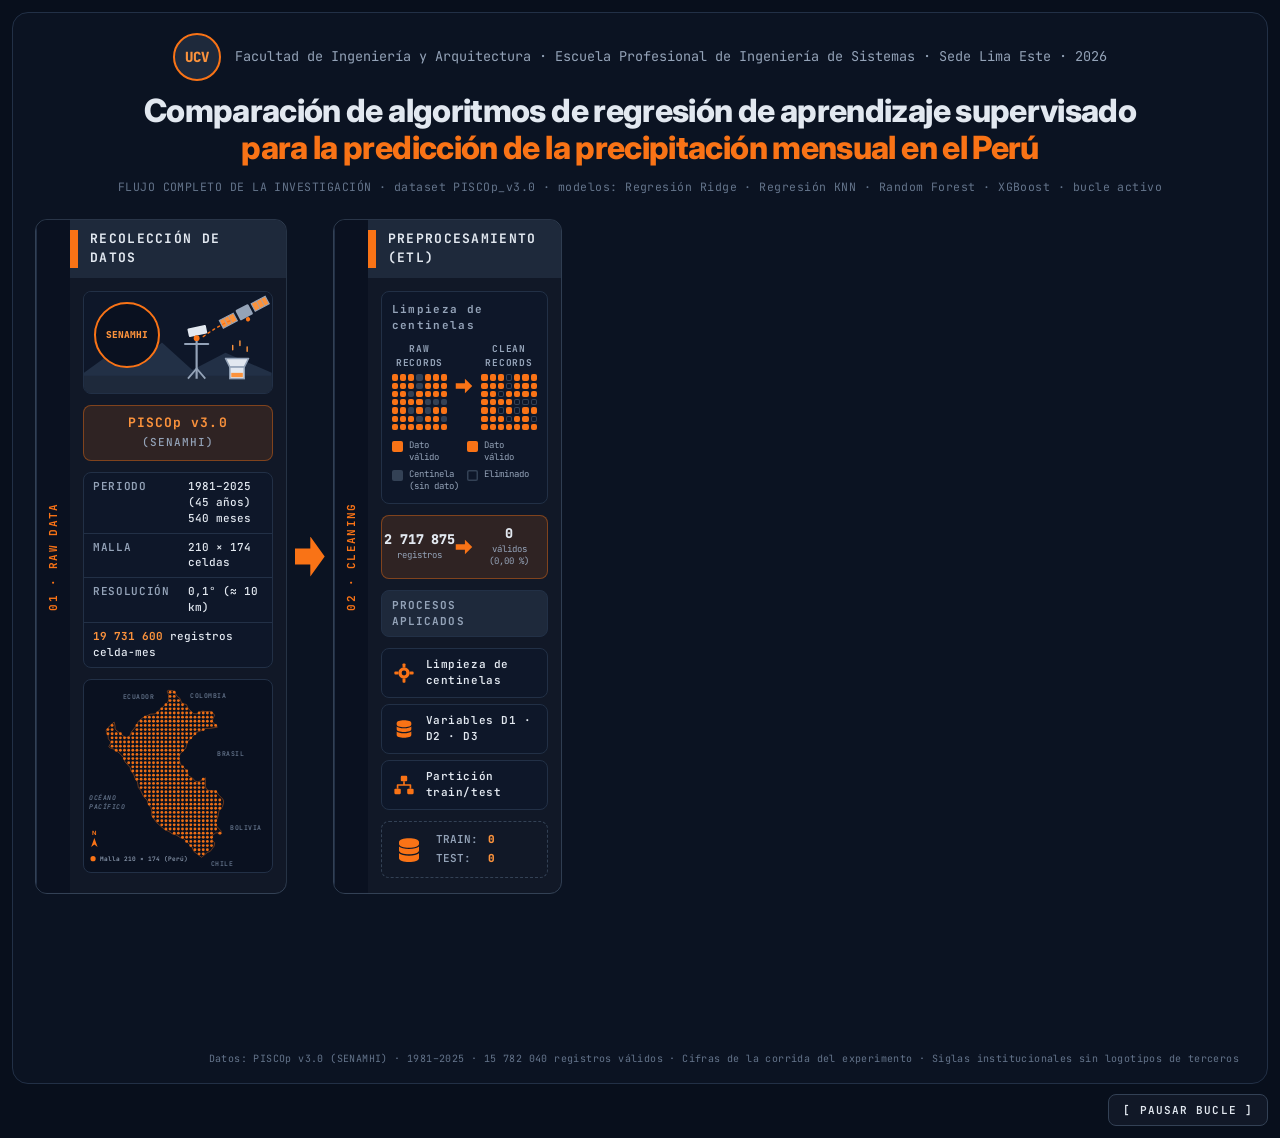
==== docs/flow.html @ 47594858 "OS prototype: texto sin estilo terminal, ganador Regresión Ridge (48,29 · 74,23 · 0,80), asesor Mg. " ====
<!DOCTYPE html>
<html lang="es">
<head>
<meta charset="utf-8">
<meta name="viewport" content="width=device-width, initial-scale=1, viewport-fit=cover">
<title>SYSTEM FLOW MAP · PRECIPITACIÓN PERÚ OS</title>
<link rel="preconnect" href="https://fonts.googleapis.com">
<link rel="preconnect" href="https://fonts.gstatic.com" crossorigin>
<link href="https://fonts.googleapis.com/css2?family=Inter:wght@400;500;600;700;800&family=JetBrains+Mono:wght@400;500;600;700&display=swap" rel="stylesheet">
<style>
:root{
  --bg:#080F1C; --panel:#111827; --panel-2:#1E293B; --panel-3:#0B1322;
  --text:#E2E8F0; --text-2:#94A3B8; --text-3:#64748B;
  --accent:#F97316; --accent-2:#FB923C; --accent-soft:rgba(249,115,22,.13);
  --ok:#22C55E; --ok-soft:rgba(34,197,94,.13);
  --line:#223046; --line-2:#334155;
  --mono:'JetBrains Mono','IBM Plex Mono',monospace;
  --sans:'Inter','Segoe UI',system-ui,sans-serif;
}
*,*::before,*::after{box-sizing:border-box}
body{
  margin:0;background:var(--bg);color:var(--text);
  font-family:var(--sans);font-size:14px;line-height:1.45;
}
.wrap{padding:12px}
svg{display:block;width:100%;height:auto}
canvas{display:block;width:100%}
.count{font-family:var(--mono);font-variant-numeric:tabular-nums}

/* ───────── TARJETA PRINCIPAL ───────── */
.poster{
  max-width:1560px;margin:0 auto;background:var(--panel-3);
  border:1px solid var(--line);border-radius:16px;overflow:hidden;
}

/* cabecera */
.head{padding:20px 30px 6px;text-align:center}
.inst{display:flex;align-items:center;justify-content:center;gap:14px;font-size:13.5px;color:var(--text-2);font-family:var(--mono)}
.logo{
  flex:none;width:48px;height:48px;border-radius:50%;background:var(--panel-2);color:var(--accent-2);
  display:grid;place-items:center;font-weight:800;font-size:14px;font-family:var(--mono);
  border:2px solid var(--accent);
}
.head h1{margin:12px 0 0;font-size:clamp(20px,4.6vw,32px);line-height:1.15;font-weight:800;letter-spacing:-.02em}
.head h1 span{display:block}
.head h1 .o{color:var(--accent)}
.term-line{margin-top:12px;font-family:var(--mono);font-size:11.5px;color:var(--text-3);letter-spacing:.04em}
.term-line .p{color:var(--ok)}
.term-line .acc{color:var(--accent-2)}

/* ───────── FLUJO DE ZONAS ───────── */
.flow{
  display:grid;
  grid-template-columns:1.12fr 30px 1.02fr 30px 1.45fr 30px 1.18fr;
  column-gap:8px;row-gap:12px;padding:18px 22px 12px;align-items:stretch;
}
.flow>.zone-e{grid-column:1/-1}

/* zonas tipo ventana de terminal */
.zone{
  position:relative;display:grid;grid-template-columns:34px minmax(0,1fr);
  background:var(--panel);border:1px solid var(--line-2);border-radius:12px;overflow:hidden;
  opacity:0;clip-path:inset(0 100% 0 0);
  transition:opacity .6s ease,clip-path 1s cubic-bezier(.4,0,.2,1);
}
.zone.on{opacity:1;clip-path:inset(0 0 0 0)}
.band{
  background:#0A1120;color:var(--accent);display:flex;align-items:center;justify-content:center;
  writing-mode:vertical-rl;transform:rotate(180deg);
  font-family:var(--mono);font-size:11px;font-weight:700;letter-spacing:.12em;padding:12px 0;
  border-right:1px solid var(--line);
}
.main{display:flex;flex-direction:column;min-width:0}
.zhead{
  margin:0;display:flex;align-items:center;gap:0;background:var(--panel-2);color:var(--text);
  font-family:var(--mono);font-size:13px;font-weight:700;letter-spacing:.1em;padding:10px 12px 10px 0;
}
.zhead::before{content:"";align-self:stretch;width:8px;background:var(--accent);margin-right:12px;flex:none}
.zbody{display:flex;flex-direction:column;gap:11px;padding:13px 13px 15px;flex:1;min-height:0}
.panel{background:#0E1729;border:1px solid var(--line);border-radius:8px;padding:10px}
.panel h3{margin:0 0 8px;font-family:var(--mono);font-size:11px;font-weight:700;letter-spacing:.12em;color:var(--text-2)}
.panel h3 small{font-weight:500;font-size:9.5px;color:var(--text-3);letter-spacing:.04em;margin-left:6px}
.strip{background:var(--panel-2);border:1px solid var(--line);border-radius:8px;padding:7px 10px;font-family:var(--mono);font-size:11px;font-weight:700;letter-spacing:.1em;color:var(--text-2)}

/* flechas con datos fluyendo */
.arrow{align-self:center;justify-self:center;width:30px;height:40px;display:grid;place-items:center;opacity:0;transition:opacity .6s ease}
.arrow.on{opacity:1}
.arrow .shape{
  position:relative;display:block;width:30px;height:40px;background:var(--accent);overflow:hidden;
  clip-path:polygon(0 30%,52% 30%,52% 0,100% 50%,52% 100%,52% 70%,0 70%);
}
.arrow .dot{
  position:absolute;top:50%;left:-8px;width:6px;height:6px;margin-top:-3px;border-radius:50%;
  background:#0A1120;animation:flow 1.5s linear infinite;
}
.arrow .dot:nth-child(2){animation-delay:.5s}
.arrow .dot:nth-child(3){animation-delay:1s}
@keyframes flow{from{transform:translateX(0)}to{transform:translateX(40px)}}
.arrow.down{display:none;grid-column:7}

/* ───────── ZONA A ───────── */
.photo{position:relative;border-radius:8px;overflow:hidden;border:1px solid var(--line)}
.logo-sen{
  position:absolute;left:10px;top:10px;width:66px;height:66px;border-radius:50%;background:#0A1120;
  border:2px solid var(--accent);color:var(--accent-2);display:grid;place-items:center;
  font-family:var(--mono);font-size:9.5px;font-weight:800;
}
.signal{animation:dash 1.3s linear infinite}
@keyframes dash{to{stroke-dashoffset:-16}}
.srcbar{background:var(--accent-soft);border:1px solid rgba(249,115,22,.4);border-radius:8px;padding:8px 10px;text-align:center;font-family:var(--mono);font-size:13px;font-weight:700;letter-spacing:.08em;color:var(--accent-2)}
.srcbar span{font-weight:500;font-size:11px;color:var(--text-2)}
.kv{width:100%;border-collapse:separate;border-spacing:0;border:1px solid var(--line);border-radius:8px;overflow:hidden;font-family:var(--mono);font-size:11px;background:#0E1729}
.kv th,.kv td{padding:6px 9px;border-bottom:1px solid var(--line);text-align:left;vertical-align:top}
.kv th{font-weight:600;color:var(--text-2);width:38%;white-space:nowrap;letter-spacing:.06em}
.kv td{font-weight:500;color:var(--text)}
.kv tr:last-child td{border-bottom:0}
.kv .full b{color:var(--accent-2);font-weight:700}
.mapA{background:#0A1120;border:1px solid var(--line);border-radius:8px}
.gd{fill:var(--accent);opacity:0}
.zone.on .gd{opacity:.95;transition:opacity .45s ease var(--d)}
.maplab{font-family:var(--mono);font-size:10px;font-weight:600;letter-spacing:.08em;fill:var(--text-3)}
.mapleg{font-family:var(--mono);font-size:9.5px;fill:var(--text-2);font-weight:500}

/* ───────── ZONA B ───────── */
.cleanrow{display:grid;grid-template-columns:1fr 22px 1fr;gap:6px;align-items:center}
.cleanrow .lab{display:block;font-family:var(--mono);font-size:9.5px;font-weight:700;text-align:center;margin-bottom:5px;letter-spacing:.08em;color:var(--text-2)}
.g{display:grid;grid-template-columns:repeat(7,1fr);gap:2px}
.g .c{aspect-ratio:1;border-radius:2px;background:var(--accent)}
.zone.on .go .c.s{background:var(--line-2);transition:background .5s ease var(--d)}
.zone.on .gc .c.s{background:#0E1729;box-shadow:inset 0 0 0 1px var(--line-2);transition:background .5s ease var(--e),box-shadow .5s ease var(--e)}
.carrow{width:22px;height:22px}
.legrow{display:grid;grid-template-columns:1fr 1fr;gap:6px;margin-top:10px;font-family:var(--mono);font-size:9px;color:var(--text-2);line-height:1.3}
.legrow span{display:flex;align-items:flex-start;gap:6px}
.legrow i{flex:none;width:11px;height:11px;border-radius:2px;margin-top:1px}
.statbox{background:var(--accent-soft);border:1px solid rgba(249,115,22,.4);border-radius:8px;padding:10px;display:flex;align-items:center;justify-content:space-between;gap:6px}
.sb{display:flex;flex-direction:column;align-items:center;text-align:center;line-height:1.15;min-width:0;flex:1 1 0}
.sb b{font-family:var(--mono);font-size:clamp(10px,1.05vw,14px);font-weight:800;color:var(--text);white-space:nowrap;letter-spacing:-.01em}
.sb span{font-family:var(--mono);font-size:9px;color:var(--text-2);margin-top:3px;line-height:1.3;overflow-wrap:anywhere}
.sb span .nb{font-style:normal;white-space:nowrap}
.sarrow{flex:none;width:22px;height:22px}
.proc{display:flex;flex-direction:column;gap:6px}
.pr{display:flex;align-items:center;gap:11px;background:#0E1729;border:1px solid var(--line);border-radius:8px;padding:8px 11px;font-family:var(--mono);font-size:11px;font-weight:600;letter-spacing:.05em;color:var(--text);opacity:0;transition:opacity .6s ease var(--d)}
.zone.on .pr{opacity:1}
.pr svg{flex:none;width:22px;height:22px;color:var(--accent)}
.tt{border:1px dashed var(--line-2);border-radius:8px;padding:10px 12px;display:flex;align-items:center;gap:12px;font-family:var(--mono);font-size:11px}
.tt svg{flex:none;width:30px;height:30px;color:var(--accent)}
.tt div{display:grid;grid-template-columns:auto 1fr;gap:3px 10px}
.tt .k{font-weight:600;color:var(--text-2)}
.tt .v{font-weight:800;color:var(--accent-2);font-variant-numeric:tabular-nums}

/* ───────── ZONA C ───────── */
.models{display:grid;grid-template-columns:1fr 1fr;grid-auto-rows:1fr;gap:16px 10px;flex:1;padding-top:6px}
.model{position:relative;border:1px solid var(--line-2);border-radius:11px;padding:10px;background:#0E1729;display:flex;flex-direction:column}
.model.win{border:2px solid var(--accent);padding:9px;box-shadow:0 0 26px rgba(249,115,22,.25)}
.model h3{margin:0 0 4px;text-align:center;font-family:var(--mono);font-size:11.5px;font-weight:800;letter-spacing:.06em;line-height:1.25}
.model .ill{margin:2px 0 8px}
.badge{
  position:absolute;top:-11px;right:8px;background:var(--accent);color:#0A1120;
  border-radius:999px;font-family:var(--mono);font-size:9px;font-weight:800;
  letter-spacing:.12em;padding:3px 10px;line-height:1.3;
  opacity:0;transform:scale(.9);transition:opacity .5s ease 2s,transform .5s ease 2s;
}
.zone.on .badge{opacity:1;transform:none;animation:pulse 2.4s ease-in-out 2.6s infinite}
@keyframes pulse{0%,100%{box-shadow:0 0 0 0 rgba(249,115,22,0)}50%{box-shadow:0 0 0 7px rgba(249,115,22,.3)}}
.rmse-t{font-family:var(--mono);font-size:9px;font-weight:700;letter-spacing:.1em;margin:auto 0 4px;color:var(--text-3)}
.rm{display:grid;grid-template-columns:72px 1fr 34px;gap:5px;align-items:center;font-family:var(--mono);font-size:9px;line-height:1.1;margin-top:3px}
.rn{color:var(--text-3);font-weight:500;white-space:nowrap;font-size:8.5px}
.rt{height:8px;background:var(--line);border-radius:4px;overflow:hidden}
.rf{display:block;height:100%;width:0;border-radius:4px;background:var(--line-2)}
.rm.me .rf{background:var(--accent)}
.rm.me .rn,.rm.me .rv{font-weight:800;color:var(--text)}
.zone.on .rf{width:var(--w);transition:width 1.3s cubic-bezier(.3,.7,.2,1) var(--d)}
.rv{text-align:right;font-weight:600;color:var(--text-2)}
.ip,.nd{opacity:0}
.zone.on .ip,.zone.on .nd{opacity:1;transition:opacity .4s ease var(--d)}
.il{opacity:0}
.zone.on .il{opacity:1;transition:opacity .6s ease var(--d)}

/* ───────── ZONA D ───────── */
#scatter{height:186px}
.mt{display:flex;flex-direction:column;gap:0;margin-top:6px}
.mrow{display:grid;grid-template-columns:42px 1fr auto;grid-template-areas:"m v ok" "rl rl rl";gap:2px 8px;align-items:center;padding:6px 2px;border-bottom:1px solid var(--line);font-family:var(--mono);font-size:11px;opacity:0;transition:opacity .5s ease var(--d)}
.zone.on .mrow{opacity:1}
.mrow:last-child{border-bottom:0}
.mrow .m{grid-area:m;font-weight:700;color:var(--text-2)}
.mrow .v{grid-area:v;font-weight:800;font-size:12px;color:var(--text)}
.mrow .ok{grid-area:ok}
.mrow .rl{grid-area:rl;font-family:var(--mono);font-size:9px;color:var(--text-3);line-height:1.25}
.mrow .rl b{color:var(--text-2);font-weight:700}
.ok{background:var(--ok-soft);color:var(--ok);font-family:var(--mono);font-size:9.5px;font-weight:800;letter-spacing:.08em;border:1px solid rgba(34,197,94,.45);border-radius:6px;padding:3px 9px}
.verdict{
  margin-top:8px;background:var(--accent-soft);border:1px solid rgba(249,115,22,.45);border-radius:8px;
  padding:7px 10px;font-family:var(--mono);font-size:10.5px;font-weight:700;letter-spacing:.06em;
  color:var(--accent-2);text-align:center;opacity:0;transition:opacity .5s ease 1.8s;
}
.zone.on .verdict{opacity:1}

/* ───────── ZONA E ───────── */
.zone-e{margin-top:2px;grid-template-columns:34px minmax(0,1fr)}
.cl{display:grid;grid-template-columns:repeat(3,1fr);list-style:none;margin:0;padding:0}
.cl li{display:flex;gap:11px;align-items:flex-start;padding:15px 20px;font-size:13px;line-height:1.45;font-weight:500;opacity:0;transition:opacity .6s ease var(--d)}
.cl li+li{border-left:1px solid var(--line)}
.zone-e.on .cl li{opacity:1}
.sq{flex:none;width:16px;height:16px;border-radius:3px;background:var(--accent);margin-top:2px}
.cl b{font-family:var(--mono);color:var(--accent-2);font-weight:700}

/* pie */
.foot{padding:4px 28px 16px;font-family:var(--mono);font-size:10px;color:var(--text-3);text-align:right;letter-spacing:.04em}

/* controles */
.ctl{max-width:1560px;margin:10px auto 0;display:flex;justify-content:flex-end;gap:8px}
.ctl button{
  font-family:var(--mono);font-size:11px;font-weight:600;letter-spacing:.1em;color:var(--text);
  background:var(--panel);border:1px solid var(--line-2);border-radius:8px;padding:8px 14px;cursor:pointer;
}
.ctl button:hover{border-color:var(--accent);color:var(--accent-2)}

/* estados */
.flow.instant,.flow.instant *{transition:none!important}
.flow.fading .zone,.flow.fading .arrow{opacity:0!important;transition:opacity .55s ease!important}
.poster.static *{transition:none!important;animation:none!important}
.poster.static .arrow .dot{display:none}

/* responsive */
@media (max-width:1239px){
  .flow{grid-template-columns:1fr;row-gap:0;padding:16px 14px 10px}
  .flow>*{grid-column:auto!important}
  .arrow,.arrow.down{display:grid;width:40px;height:30px;margin:6px auto}
  .arrow .shape{transform:rotate(90deg)}
  .zbody{display:grid;grid-template-columns:repeat(auto-fit,minmax(250px,1fr));gap:12px;align-content:start}
  .models{grid-template-columns:repeat(auto-fit,minmax(190px,1fr));grid-column:1/-1}
  .zone-e{margin-top:0}
  .cl{grid-template-columns:1fr}
  .cl li+li{border-left:0;border-top:1px solid var(--line)}
  .head{padding:16px 14px 4px}
  .foot{padding:4px 14px 14px}
}
@media (max-width:640px){
  .wrap{padding:6px}
  .zbody{grid-template-columns:1fr}
  .inst{flex-direction:column;gap:8px;font-size:11px}
  .zhead{font-size:11px}
  .band{font-size:9.5px}
  .cl li{padding:13px 15px}
}
@media (prefers-reduced-motion:reduce){
  .arrow .dot,.signal,.badge{animation:none!important}
}
</style>
</head>
<body>
<main class="wrap">
  <article class="poster" id="poster" aria-label="Infografía animada del flujo de la investigación">

    <header class="head">
      <div class="inst">
        <div class="logo" role="img" aria-label="Siglas UCV">UCV</div>
        <span>Facultad de Ingeniería y Arquitectura · Escuela Profesional de Ingeniería de Sistemas · Sede Lima Este · 2026</span>
      </div>
      <h1><span>Comparación de algoritmos de regresión de aprendizaje supervisado</span><span class="o">para la predicción de la precipitación mensual en el Perú</span></h1>
      <div class="term-line">FLUJO COMPLETO DE LA INVESTIGACIÓN · dataset PISCOp_v3.0 ·
        modelos: Regresión Ridge · Regresión KNN · Random Forest · XGBoost · bucle activo</div>
    </header>

    <div class="flow" id="flow">

      <!-- ZONA A -->
      <section class="zone" data-zone aria-label="Recolección de datos">
        <div class="band">01 · RAW DATA</div>
        <div class="main">
          <h2 class="zhead">RECOLECCIÓN DE DATOS</h2>
          <div class="zbody">
            <div class="photo">
              <svg viewBox="0 0 260 140" role="img" aria-label="Ilustración de un satélite y una estación pluviométrica">
                <rect width="260" height="140" fill="#0E1729"/>
                <path d="M0 112L44 80L74 100L108 70L150 108L196 84L260 112V140H0Z" fill="#223046"/>
                <rect y="116" width="260" height="24" fill="#1E293B"/>
                <g transform="translate(222 28) rotate(-28)">
                  <rect x="-10" y="-8" width="20" height="16" rx="2" fill="#94A3B8"/>
                  <rect x="-36" y="-6" width="22" height="12" fill="#FB923C" stroke="#94A3B8" stroke-width="1.5"/>
                  <rect x="14" y="-6" width="22" height="12" fill="#FB923C" stroke="#94A3B8" stroke-width="1.5"/>
                  <path d="M-29 -6V6M-22 -6V6M22 -6V6M29 -6V6" stroke="#94A3B8" stroke-width="1"/>
                  <circle cx="0" cy="11" r="3" fill="#F97316"/>
                </g>
                <path class="signal" d="M202 40C188 46 176 54 162 64" fill="none" stroke="#F97316" stroke-width="2" stroke-linecap="round" stroke-dasharray="3 5"/>
                <path d="M156 120V62" stroke="#94A3B8" stroke-width="3"/>
                <path d="M140 72H172" stroke="#94A3B8" stroke-width="3" stroke-linecap="round"/>
                <rect x="144" y="48" width="26" height="12" rx="1.5" fill="#E2E8F0" transform="rotate(-12 157 54)"/>
                <circle cx="156" cy="64" r="4" fill="#F97316"/>
                <path d="M144 120L156 106L168 120" fill="none" stroke="#94A3B8" stroke-width="2.5" stroke-linejoin="round"/>
                <path d="M206 74v6M216 68v6M226 76v6" stroke="#FB923C" stroke-width="2" stroke-linecap="round"/>
                <path d="M196 92H228L222 104H202Z" fill="#E2E8F0" stroke="#94A3B8" stroke-width="2" stroke-linejoin="round"/>
                <rect x="202" y="104" width="20" height="16" fill="#E2E8F0" stroke="#94A3B8" stroke-width="2"/>
                <rect x="204" y="112" width="16" height="6" fill="#FB923C"/>
              </svg>
              <div class="logo-sen" role="img" aria-label="Siglas SENAMHI">SENAMHI</div>
            </div>

            <div class="srcbar">PISCOp v3.0 <span>(SENAMHI)</span></div>

            <table class="kv">
              <tr><th scope="row">PERIODO</th><td>1981–2025 (45 años)<br>540 meses</td></tr>
              <tr><th scope="row">MALLA</th><td>210 × 174 celdas</td></tr>
              <tr><th scope="row">RESOLUCIÓN</th><td>0,1° (≈ 10 km)</td></tr>
              <tr><td colspan="2" class="full"><b>19 731 600</b> registros celda-mes</td></tr>
            </table>

            <svg class="mapA" id="mapA" viewBox="0 0 290 296" role="img" aria-label="Mapa del Perú con la malla de puntos"></svg>
          </div>
        </div>
      </section>

      <div class="arrow" data-arrow aria-hidden="true"><i class="shape"><b class="dot"></b><b class="dot"></b><b class="dot"></b></i></div>

      <!-- ZONA B -->
      <section class="zone" data-zone aria-label="Preprocesamiento">
        <div class="band">02 · CLEANING</div>
        <div class="main">
          <h2 class="zhead">PREPROCESAMIENTO (ETL)</h2>
          <div class="zbody">
            <div class="panel">
              <h3>Limpieza de centinelas</h3>
              <div class="cleanrow">
                <div><span class="lab">RAW RECORDS</span><div class="g go" id="gridO" role="img" aria-label="Registros originales con centinelas"></div></div>
                <svg class="carrow" viewBox="0 0 24 24" aria-hidden="true"><path d="M3 9h10V4l8 8-8 8v-5H3z" fill="#F97316"/></svg>
                <div><span class="lab">CLEAN RECORDS</span><div class="g gc" id="gridC" role="img" aria-label="Registros depurados"></div></div>
              </div>
              <div class="legrow">
                <span><i style="background:var(--accent)"></i>Dato válido</span>
                <span><i style="background:var(--accent)"></i>Dato válido</span>
                <span><i style="background:var(--line-2)"></i>Centinela (sin dato)</span>
                <span><i style="background:#0E1729;box-shadow:inset 0 0 0 1.5px var(--line-2)"></i>Eliminado</span>
              </div>
            </div>

            <div class="statbox">
              <div class="sb"><b class="count" data-to="19731600" data-delay="300" data-dur="1500">19 731 600</b><span>registros</span></div>
              <svg class="sarrow" viewBox="0 0 24 24" aria-hidden="true"><path d="M3 9h10V4l8 8-8 8v-5H3z" fill="#F97316"/></svg>
              <div class="sb"><b class="count" data-to="15782040" data-delay="500" data-dur="1500">15 782 040</b><span>válidos <i class="nb">(<span class="count" data-to="79.98" data-dec="2" data-delay="500" data-dur="1500">79,98</span>&nbsp;%)</i></span></div>
            </div>

            <div class="strip">PROCESOS APLICADOS</div>
            <div class="proc">
              <div class="pr" style="--d:.5s">
                <svg viewBox="0 0 24 24" aria-hidden="true"><g fill="currentColor"><circle cx="12" cy="12" r="6.2"/><rect x="10.4" y="1.5" width="3.2" height="4.4" rx="1"/><rect x="10.4" y="18.1" width="3.2" height="4.4" rx="1"/><rect x="1.5" y="10.4" width="4.4" height="3.2" rx="1"/><rect x="18.1" y="10.4" width="4.4" height="3.2" rx="1"/></g><circle cx="12" cy="12" r="2.6" fill="#0E1729"/></svg>
                Limpieza de centinelas
              </div>
              <div class="pr" style="--d:.8s">
                <svg viewBox="0 0 24 24" aria-hidden="true"><g fill="currentColor"><path d="M4 5.5C4 3.6 7.6 2.5 12 2.5s8 1.1 8 3v1.6c0 1.9-3.6 3-8 3s-8-1.1-8-3z"/><path d="M4 9.2c1.4 1.3 4.3 2 8 2s6.6-.7 8-2v3.2c0 1.9-3.6 3-8 3s-8-1.1-8-3z"/><path d="M4 14.6c1.4 1.3 4.3 2 8 2s6.6-.7 8-2v3.9c0 1.9-3.6 3-8 3s-8-1.1-8-3z"/></g></svg>
                Variables D1 · D2 · D3
              </div>
              <div class="pr" style="--d:1.1s">
                <svg viewBox="0 0 24 24" aria-hidden="true"><g fill="currentColor"><rect x="8.5" y="2" width="7" height="6" rx="1.2"/><rect x="1.5" y="16" width="7" height="6" rx="1.2"/><rect x="15.5" y="16" width="7" height="6" rx="1.2"/></g><path d="M12 8v4M5 16v-4h14v4" fill="none" stroke="currentColor" stroke-width="1.8" stroke-linejoin="round"/></svg>
                Partición train/test
              </div>
            </div>

            <div class="tt">
              <svg viewBox="0 0 24 24" aria-hidden="true"><g fill="currentColor"><path d="M4 5.5C4 3.6 7.6 2.5 12 2.5s8 1.1 8 3v1.6c0 1.9-3.6 3-8 3s-8-1.1-8-3z"/><path d="M4 9.2c1.4 1.3 4.3 2 8 2s6.6-.7 8-2v3.2c0 1.9-3.6 3-8 3s-8-1.1-8-3z"/><path d="M4 14.6c1.4 1.3 4.3 2 8 2s6.6-.7 8-2v3.9c0 1.9-3.6 3-8 3s-8-1.1-8-3z"/></g></svg>
              <div>
                <span class="k">TRAIN:</span><span class="v count" data-to="11573496" data-delay="700" data-dur="1400">11 573 496</span>
                <span class="k">TEST:</span><span class="v count" data-to="3857832" data-delay="700" data-dur="1400">3 857 832</span>
              </div>
            </div>
          </div>
        </div>
      </section>

      <div class="arrow" data-arrow aria-hidden="true"><i class="shape"><b class="dot"></b><b class="dot"></b><b class="dot"></b></i></div>

      <!-- ZONA C -->
      <section class="zone" data-zone aria-label="Modelos de regresión supervisada">
        <div class="band">03 · TRAIN</div>
        <div class="main">
          <h2 class="zhead">MODELOS DE REGRESIÓN SUPERVISADA</h2>
          <div class="zbody">
            <div class="models" id="models"></div>
          </div>
        </div>
      </section>

      <div class="arrow" data-arrow aria-hidden="true"><i class="shape"><b class="dot"></b><b class="dot"></b><b class="dot"></b></i></div>

      <!-- ZONA D -->
      <section class="zone" data-zone aria-label="Resultados">
        <div class="band">04 · EVAL</div>
        <div class="main">
          <h2 class="zhead">RESULTADOS</h2>
          <div class="zbody">
            <div class="panel">
              <h3>Dispersión predicho vs. observado <small>puntos ilustrativos</small></h3>
              <canvas id="scatter" role="img" aria-label="Dispersión predicho vs observado"></canvas>
            </div>
            <div>
              <div class="strip">MÉTRICAS · REGRESIÓN RIDGE</div>
              <div class="mt">
                <div class="mrow" style="--d:1s"><span class="m">MAE</span><span class="v"><span class="count" data-to="48.29" data-dec="2" data-delay="1000" data-dur="1200">48,29</span> mm</span><span class="rl">rel. vs persistencia: <b>0,47</b></span><span class="ok">CUMPLE</span></div>
                <div class="mrow" style="--d:1.25s"><span class="m">RMSE</span><span class="v"><span class="count" data-to="74.23" data-dec="2" data-delay="1250" data-dur="1200">74,23</span> mm</span><span class="rl">rel. vs persistencia: <b>0,49</b></span><span class="ok">CUMPLE</span></div>
                <div class="mrow" style="--d:1.5s"><span class="m">R²</span><span class="v"><span class="count" data-to="0.80" data-dec="2" data-delay="1500" data-dur="1200">0,80</span></span><span class="rl">coeficiente de determinación</span><span class="ok">CUMPLE</span></div>
              </div>
              <div class="verdict">3 de 3 umbrales de aceptación cumplidos</div>
            </div>
          </div>
        </div>
      </section>

      <div class="arrow down" data-arrow aria-hidden="true"><i class="shape"><b class="dot"></b><b class="dot"></b><b class="dot"></b></i></div>

      <!-- ZONA E -->
      <section class="zone zone-e" data-zone aria-label="Conclusiones">
        <div class="band">05 · REPORT</div>
        <div class="main">
          <h2 class="zhead">SYSTEM SUMMARY</h2>
          <ul class="cl">
            <li style="--d:.4s"><span class="sq"></span><span><b>Regresión Ridge</b> obtuvo el mejor desempeño (menor RMSE y mayor R²) y superó claramente a la línea base de persistencia</span></li>
            <li style="--d:.8s"><span class="sq"></span><span>Los <b>4 algoritmos</b> pasaron los umbrales de aceptación</span></li>
            <li style="--d:1.2s"><span class="sq"></span><span>Proyección <b>2026</b> generada y análisis regional de <b>25 departamentos</b></span></li>
          </ul>
        </div>
      </section>
    </div>

    <footer class="foot">Datos: PISCOp v3.0 (SENAMHI) · 1981–2025 · 15 782 040 registros válidos · Cifras de la corrida del experimento · Siglas institucionales sin logotipos de terceros</footer>
  </article>

  <div class="ctl"><button type="button" id="toggle" aria-pressed="false">[ PAUSAR BUCLE ]</button></div>
</main>

<script>
(function(){
'use strict';

/* ═══ DATOS REALES DE LA CORRIDA ═══ */
var DATOS = {
  modelos: [
    { id:'ridge', nombre:'Regresión Ridge', corto:'Ridge',         rmse:74.23, ganador:true },
    { id:'knn',   nombre:'Regresión KNN',   corto:'KNN',           rmse:79.95 },
    { id:'rf',    nombre:'Random Forest',   corto:'Random Forest', rmse:75.82 },
    { id:'xgb',   nombre:'XGBoost',         corto:'XGBoost',       rmse:75.17 }
  ],
  rmseEscalaMax: 90,
  recta: { m:0.78, b:37.90 },
  ejeMax: 500
};

var PERU_N = [[0.3713,0.0],[0.3662,0.0045],[0.3746,0.0258],[0.3752,0.0572],[0.3696,0.0723],[0.3006,0.1368],[0.2928,0.1408],[0.2653,0.1425],[0.2199,0.1643],[0.1924,0.1868],[0.1834,0.2103],[0.1531,0.2473],[0.1441,0.2692],[0.1357,0.2782],[0.1239,0.2821],[0.1122,0.2804],[0.0589,0.2372],[0.0538,0.226],[0.0544,0.2142],[0.0488,0.1896],[0.0208,0.2137],[0.0,0.2428],[0.0123,0.2653],[0.014,0.29],[0.028,0.3085],[0.028,0.3163],[0.0168,0.3376],[0.0219,0.3438],[0.0533,0.3545],[0.0875,0.3825],[0.1049,0.4027],[0.1144,0.4285],[0.1441,0.4616],[0.1509,0.484],[0.1649,0.5008],[0.1727,0.5233],[0.1879,0.548],[0.1941,0.5822],[0.2075,0.599],[0.2243,0.6349],[0.2462,0.6579],[0.2529,0.6803],[0.2686,0.7011],[0.2731,0.7207],[0.2743,0.7521],[0.304,0.7925],[0.3444,0.8284],[0.3831,0.8491],[0.3965,0.8598],[0.4184,0.8648],[0.4464,0.8828],[0.4655,0.8884],[0.5149,0.9372],[0.5261,0.9647],[0.5726,1.0],[0.6068,0.9708],[0.6248,0.9635],[0.6472,0.9327],[0.6506,0.9136],[0.636,0.8968],[0.631,0.8856],[0.6388,0.866],[0.6579,0.8536],[0.6697,0.8536],[0.6876,0.8609],[0.6927,0.8575],[0.6876,0.8402],[0.6596,0.811],[0.654,0.7914],[0.6691,0.7594],[0.6769,0.7207],[0.6971,0.6971],[0.7039,0.6736],[0.7039,0.6618],[0.6983,0.65],[0.6747,0.6265],[0.6601,0.604],[0.6147,0.5996],[0.6007,0.5906],[0.5951,0.5754],[0.5951,0.5238],[0.5676,0.5423],[0.548,0.5485],[0.5362,0.5451],[0.5182,0.525],[0.4975,0.5149],[0.4924,0.5087],[0.4835,0.4823],[0.4459,0.442],[0.4347,0.4027],[0.4448,0.3791],[0.4778,0.346],[0.4879,0.3085],[0.5401,0.2524],[0.5676,0.2428],[0.5951,0.2283],[0.6265,0.2271],[0.6669,0.2204],[0.636,0.1868],[0.636,0.1789],[0.6506,0.1481],[0.6354,0.1312],[0.622,0.1256],[0.6068,0.1284],[0.5754,0.1239],[0.544,0.1408],[0.5244,0.1391],[0.4913,0.1082],[0.4818,0.0847],[0.4616,0.0802],[0.4515,0.0723],[0.4425,0.0482],[0.4268,0.0365],[0.4066,0.0067],[0.3948,0.0006]];
var AR = 0.7039;

var NB = '\u00A0';
function qa(s,r){ return Array.prototype.slice.call((r||document).querySelectorAll(s)); }
function fmt(n,dec){
  dec = dec||0;
  var s = Math.abs(n).toFixed(dec).split('.');
  var g = s[0].replace(/\B(?=(\d{3})+(?!\d))/g, NB);
  return s[1] ? g+','+s[1] : g;
}
function rng(seed){
  return function(){
    seed |= 0; seed = seed + 0x6D2B79F5 | 0;
    var t = Math.imul(seed ^ seed>>>15, 1|seed);
    t = t + Math.imul(t ^ t>>>7, 61|t) ^ t;
    return ((t ^ t>>>14)>>>0)/4294967296;
  };
}
function gauss(r){ var u=0; while(!u) u=r(); var v=r(); return Math.sqrt(-2*Math.log(u))*Math.cos(2*Math.PI*v); }

var root = document.documentElement;
function fit(){
  var z = 1;
  if(window.innerWidth >= 1240){ z = Math.min(1, (root.clientWidth - 24)/1560); }
  root.style.setProperty('--z', z.toFixed(4));
}
function Z(){ return parseFloat(getComputedStyle(root).getPropertyValue('--z')) || 1; }
function sizeCanvas(cv){
  var w = cv.clientWidth || 300, h = cv.clientHeight || 200, k = (window.devicePixelRatio||1)*Z();
  cv.width = Math.max(1, Math.round(w*k)); cv.height = Math.max(1, Math.round(h*k));
  var ctx = cv.getContext('2d');
  ctx.setTransform(cv.width/w, 0, 0, cv.height/h, 0, 0);
  return { w:w, h:h, ctx:ctx };
}

/* geometría del contorno */
function insideN(u,v){
  var c=false;
  for(var i=0,j=PERU_N.length-1;i<PERU_N.length;j=i++){
    var xi=PERU_N[i][0], yi=PERU_N[i][1], xj=PERU_N[j][0], yj=PERU_N[j][1];
    if(((yi>v)!==(yj>v)) && (u < (xj-xi)*(v-yi)/(yj-yi)+xi)) c=!c;
  }
  return c;
}

/* ZONA A · mapa con la malla */
(function buildMapA(){
  var S=258, ox=34, oy=16, step=6.4, dots='', row=0, x, y;
  var path='M'+PERU_N.map(function(p){ return (ox+p[0]*S).toFixed(1)+' '+(oy+p[1]*S).toFixed(1); }).join('L')+'Z';
  for(y=oy+3; y<oy+S; y+=step, row++){
    for(x=ox+3; x<ox+AR*S; x+=step){
      if(insideN((x-ox)/S,(y-oy)/S)){
        dots += '<circle class="gd" cx="'+x.toFixed(1)+'" cy="'+y.toFixed(1)+'" r="2.2" style="--d:'+(0.3+row*0.022).toFixed(2)+'s"/>';
      }
    }
  }
  var labs =
    '<text class="maplab" x="84" y="30" text-anchor="middle">ECUADOR</text>'+
    '<text class="maplab" x="192" y="28" text-anchor="middle">COLOMBIA</text>'+
    '<text class="maplab" x="206" y="118">BRASIL</text>'+
    '<text class="maplab" x="226" y="232">BOLIVIA</text>'+
    '<text class="maplab" x="196" y="288">CHILE</text>'+
    '<text class="maplab" x="8" y="186" font-style="italic" fill="#64748B">OCÉANO</text>'+
    '<text class="maplab" x="8" y="199" font-style="italic" fill="#64748B">PACÍFICO</text>'+
    '<path d="M16 244l-5 14l5-4l5 4z" fill="#F97316"/><text x="16" y="240" text-anchor="middle" font-size="9" font-weight="700" fill="#F97316">N</text>'+
    '<circle cx="14" cy="276" r="4" fill="#F97316"/><text class="mapleg" x="24" y="280">Malla 210 × 174 (Perú)</text>';
  document.getElementById('mapA').innerHTML =
    '<path d="'+path+'" fill="none" stroke="#F97316" stroke-opacity=".5" stroke-width="1.2" stroke-linejoin="round"/>'+dots+labs;
})();

/* ZONA B · cuadrículas de limpieza */
(function buildGrids(){
  var r=rng(2026), n=49, bad=10, idx=[], i, o='', c='';
  for(i=0;i<n;i++) idx.push(i);
  for(i=n-1;i>0;i--){ var j=Math.floor(r()*(i+1)); var t=idx[i]; idx[i]=idx[j]; idx[j]=t; }
  var set={}; idx.slice(0,bad).forEach(function(k){ set[k]=1; });
  for(i=0;i<n;i++){
    var s = set[i] ? ' s' : '';
    var st = ' style="--d:'+(0.4+r()*0.7).toFixed(2)+'s;--e:'+(1.3+r()*0.7).toFixed(2)+'s"';
    o += '<i class="c'+s+'"'+st+'></i>';
    c += '<i class="c'+s+'"'+st+'></i>';
  }
  document.getElementById('gridO').innerHTML=o;
  document.getElementById('gridC').innerHTML=c;
})();

/* ZONA C · tarjetas de modelos */
function treeSvg(cx,y,w,levels,dy,delay){
  var lines='', nodes='';
  (function rec(x,yy,ww,l,rootN,depth){
    var col = rootN ? '#F97316' : (l===0 ? '#FB923C' : '#94A3B8');
    var rad = rootN ? 4.2 : (l===0 ? 3 : 3.4);
    if(l>0){
      [-1,1].forEach(function(s){
        var nx=x+s*ww/2, ny=yy+dy;
        lines += '<line x1="'+x.toFixed(1)+'" y1="'+yy+'" x2="'+nx.toFixed(1)+'" y2="'+ny+'"/>';
        rec(nx,ny,ww/2,l-1,false,depth+1);
      });
    }
    nodes += '<circle class="nd" cx="'+x.toFixed(1)+'" cy="'+yy+'" r="'+rad+'" fill="'+col+'" style="--d:'+(delay+depth*0.14).toFixed(2)+'s"/>';
  })(cx,y,w,levels,true,0);
  return '<g stroke="#475569" stroke-width="1.2">'+lines+'</g>'+nodes;
}
function illustration(id,ci){
  var base=0.7+ci*0.12, s='<svg class="ill" viewBox="0 0 170 84" aria-hidden="true">', r=rng(40+ci), i;
  if(id==='ridge' || id==='knn'){
    s += '<path d="M10 6V76H164" fill="none" stroke="#475569" stroke-width="1.3"/>';
    function f(x){ return id==='ridge' ? 66-(x-16)*0.34 : 43-15*Math.sin((x-16)/142*Math.PI*2.3); }
    for(i=0;i<36;i++){
      var x=16+r()*142, y=f(x)+gauss(r)*7; y=Math.max(6,Math.min(74,y));
      s += '<circle class="ip" cx="'+x.toFixed(1)+'" cy="'+y.toFixed(1)+'" r="2" fill="#FB923C" style="--d:'+(base+i*0.02).toFixed(2)+'s"/>';
    }
    var d='';
    for(var xx=16; xx<=158; xx+=3){ d += (xx===16?'M':'L')+xx+' '+f(xx).toFixed(1); }
    s += '<path class="il" d="'+d+'" fill="none" stroke="#F97316" stroke-width="1.9" stroke-linecap="round" style="--d:'+(base+0.5).toFixed(2)+'s"/>';
  } else if(id==='rf'){
    s += treeSvg(44,8,52,3,19,base) + treeSvg(126,8,52,3,19,base+0.1);
  } else {
    s += treeSvg(30,10,30,2,22,base);
    s += '<text class="il" x="66" y="48" text-anchor="middle" font-size="16" font-weight="700" fill="#94A3B8" style="--d:'+(base+.3).toFixed(2)+'s">+</text>';
    s += '<path class="il" d="M85 38l7 8-7 8-7-8z" fill="#F97316" style="--d:'+(base+.4).toFixed(2)+'s"/>';
    s += '<text class="il" x="104" y="48" text-anchor="middle" font-size="16" font-weight="700" fill="#94A3B8" style="--d:'+(base+.5).toFixed(2)+'s">+</text>';
    s += treeSvg(140,10,30,2,22,base+0.2);
  }
  return s+'</svg>';
}
(function buildModels(){
  document.getElementById('models').innerHTML = DATOS.modelos.map(function(m,ci){
    var rows = DATOS.modelos.map(function(o,ri){
      var w=Math.min(100,o.rmse/DATOS.rmseEscalaMax*100);
      return '<div class="rm'+(o===m?' me':'')+'"><span class="rn">'+o.corto+'</span>'+
        '<span class="rt"><i class="rf" style="--w:'+w.toFixed(1)+'%;--d:'+(0.7+ci*0.12+ri*0.07).toFixed(2)+'s"></i></span>'+
        '<span class="rv">'+fmt(o.rmse,2)+'</span></div>';
    }).join('');
    return '<div class="model'+(m.ganador?' win':'')+'">'+(m.ganador?'<span class="badge">BEST MODEL</span>':'')+
      '<h3>'+m.nombre+'</h3>'+illustration(m.id,ci)+
      '<div class="rmse-t">RMSE (MM) · MENOR ES MEJOR</div>'+rows+'</div>';
  }).join('');
})();

/* ZONA D · dispersión (canvas) */
var Scatter=(function(){
  var cv=document.getElementById('scatter'), S=null, cur=1, raf=0, PTS=[];
  (function gen(){
    var r=rng(11), n=1300, MAX=DATOS.ejeMax;
    for(var i=0;i<n;i++){
      var o=MAX*Math.pow(r(),2.3);
      var p=DATOS.recta.m*o+DATOS.recta.b+gauss(r)*(14+0.16*o);
      PTS.push([o,Math.max(1,Math.min(MAX-3,p))]);
    }
  })();
  function draw(p){
    cur=p; if(!S) return;
    var ctx=S.ctx, W=S.w, H=S.h, MAX=DATOS.ejeMax, m=DATOS.recta.m, b=DATOS.recta.b;
    var L=42,R=10,T=8,B=34, FONT='"JetBrains Mono","Consolas",monospace';
    function sx(v){ return L+v/MAX*(W-L-R); }
    function sy(v){ return H-B-v/MAX*(H-T-B); }
    ctx.clearRect(0,0,W,H);
    ctx.font='500 9.5px '+FONT; ctx.textBaseline='middle'; ctx.lineWidth=1;
    for(var t=0;t<=MAX;t+=100){
      ctx.strokeStyle='#223046'; ctx.fillStyle='#64748B';
      ctx.beginPath(); ctx.moveTo(L,sy(t)); ctx.lineTo(W-R,sy(t)); ctx.stroke();
      ctx.beginPath(); ctx.moveTo(sx(t),T); ctx.lineTo(sx(t),H-B); ctx.stroke();
      ctx.textAlign='right'; ctx.fillText(t,L-6,sy(t));
      ctx.textAlign='center'; ctx.fillText(t,sx(t),H-B+11);
    }
    ctx.fillStyle='#94A3B8'; ctx.font='600 9.5px '+FONT; ctx.textAlign='center';
    ctx.fillText('Precipitación observada (mm)',(L+W-R)/2,H-8);
    ctx.save(); ctx.translate(10,(T+H-B)/2); ctx.rotate(-Math.PI/2); ctx.fillText('Precipitación predicha (mm)',0,0); ctx.restore();
    var n=Math.floor(PTS.length*Math.min(1,p/0.68)), i;
    ctx.fillStyle='rgba(251,146,60,.38)';
    for(i=0;i<n;i++){ ctx.beginPath(); ctx.arc(sx(PTS[i][0]),sy(PTS[i][1]),2,0,6.2832); ctx.fill(); }
    if(p>0){
      ctx.setLineDash([5,4]); ctx.strokeStyle='#64748B'; ctx.lineWidth=1.3;
      ctx.beginPath(); ctx.moveTo(sx(0),sy(0)); ctx.lineTo(sx(MAX),sy(MAX)); ctx.stroke(); ctx.setLineDash([]);
    }
    var q=Math.max(0,Math.min(1,(p-0.6)/0.3));
    if(q>0){
      var x2=MAX*q;
      ctx.strokeStyle='#F97316'; ctx.lineWidth=2.4; ctx.lineCap='round';
      ctx.beginPath(); ctx.moveTo(sx(0),sy(b)); ctx.lineTo(sx(x2),sy(m*x2+b)); ctx.stroke();
    }
    var a=Math.max(0,Math.min(1,(p-0.85)/0.15));
    if(a>0){
      ctx.globalAlpha=a;
      ctx.fillStyle='rgba(11,19,34,.92)'; ctx.fillRect(L+6,T+4,140,34);
      ctx.strokeStyle='#F97316'; ctx.lineWidth=2.2; ctx.beginPath(); ctx.moveTo(L+12,T+14); ctx.lineTo(L+30,T+14); ctx.stroke();
      ctx.setLineDash([4,3]); ctx.strokeStyle='#64748B'; ctx.lineWidth=1.3; ctx.beginPath(); ctx.moveTo(L+12,T+29); ctx.lineTo(L+30,T+29); ctx.stroke(); ctx.setLineDash([]);
      ctx.fillStyle='#E2E8F0'; ctx.textAlign='left'; ctx.font='700 9.5px '+FONT;
      ctx.fillText('ŷ = '+fmt(m,2)+' · y + '+fmt(b,2),L+36,T+14);
      ctx.font='600 9.5px '+FONT; ctx.fillText('y = x',L+36,T+29);
      ctx.globalAlpha=1;
    }
  }
  function resize(){ S=sizeCanvas(cv); draw(cur); }
  function stop(){ cancelAnimationFrame(raf); }
  function play(delay){
    stop();
    var t0=performance.now()+delay;
    (function step(now){
      var p=Math.max(0,Math.min(1,(now-t0)/2400));
      draw(p);
      if(p<1) raf=requestAnimationFrame(step);
    })(performance.now());
  }
  return { resize:resize, play:play, stop:stop, reset:function(){ stop(); draw(0); }, finish:function(){ stop(); draw(1); } };
})();

/* contadores */
function runCounters(rootEl){
  qa('.count',rootEl).forEach(function(el){
    var to=parseFloat(el.dataset.to), dec=+(el.dataset.dec||0), delay=+(el.dataset.delay||300), dur=+(el.dataset.dur||1500);
    var t0=performance.now()+delay;
    cancelAnimationFrame(el._raf);
    (function step(now){
      var p=Math.min(1,Math.max(0,(now-t0)/dur)), e=1-Math.pow(1-p,3);
      el.textContent = fmt(to*e,dec);
      if(p<1) el._raf=requestAnimationFrame(step);
    })(performance.now());
  });
}
function setCounters(final){
  qa('.count').forEach(function(el){
    cancelAnimationFrame(el._raf);
    el.textContent = fmt(final?parseFloat(el.dataset.to):0, +(el.dataset.dec||0));
  });
}

/* línea de tiempo (ciclo de ~8 s, en bucle) */
var STEP=1200, CYCLE=8000, FADE_AT=7400;
var poster=document.getElementById('poster'), flow=document.getElementById('flow'), btn=document.getElementById('toggle');
var zones=qa('[data-zone]'), arrows=qa('[data-arrow]'), timers=[];
function later(fn,ms){ timers.push(setTimeout(fn,ms)); }
function clearTimers(){ timers.forEach(clearTimeout); timers=[]; }
function reset(){
  flow.classList.add('instant');
  flow.classList.remove('fading');
  qa('.on',flow).forEach(function(e){ e.classList.remove('on'); });
  setCounters(false);
  Scatter.reset();
  void flow.offsetWidth;
  flow.classList.remove('instant');
}
function cycle(){
  reset();
  zones.forEach(function(z,i){
    later(function(){
      z.classList.add('on'); runCounters(z);
      if(i===3) Scatter.play(450);
    }, 80+i*STEP);
    if(i>0) later(function(){ arrows[i-1].classList.add('on'); }, Math.max(0,80+i*STEP-420));
  });
  later(function(){ flow.classList.add('fading'); }, FADE_AT);
  later(cycle, CYCLE);
}
function setStatic(on){
  clearTimers();
  poster.classList.toggle('static', on);
  btn.setAttribute('aria-pressed', on ? 'true' : 'false');
  if(on){
    flow.classList.remove('fading');
    qa('.zone,.arrow',flow).forEach(function(e){ e.classList.add('on'); });
    setCounters(true);
    Scatter.finish();
    btn.textContent='[ REPRODUCIR BUCLE ]';
  } else {
    btn.textContent='[ PAUSAR BUCLE ]';
    cycle();
  }
}
btn.addEventListener('click', function(){ setStatic(!poster.classList.contains('static')); });

function relayout(){ fit(); Scatter.resize(); }
window.addEventListener('resize', relayout);
fit(); Scatter.resize();
if(document.fonts && document.fonts.ready){ document.fonts.ready.then(function(){ Scatter.resize(); }); }

var reduce = window.matchMedia && window.matchMedia('(prefers-reduced-motion: reduce)').matches;
var params = new URLSearchParams(location.search);
setStatic(reduce || params.get('static')==='1');
})();
</script>
</body>
</html>
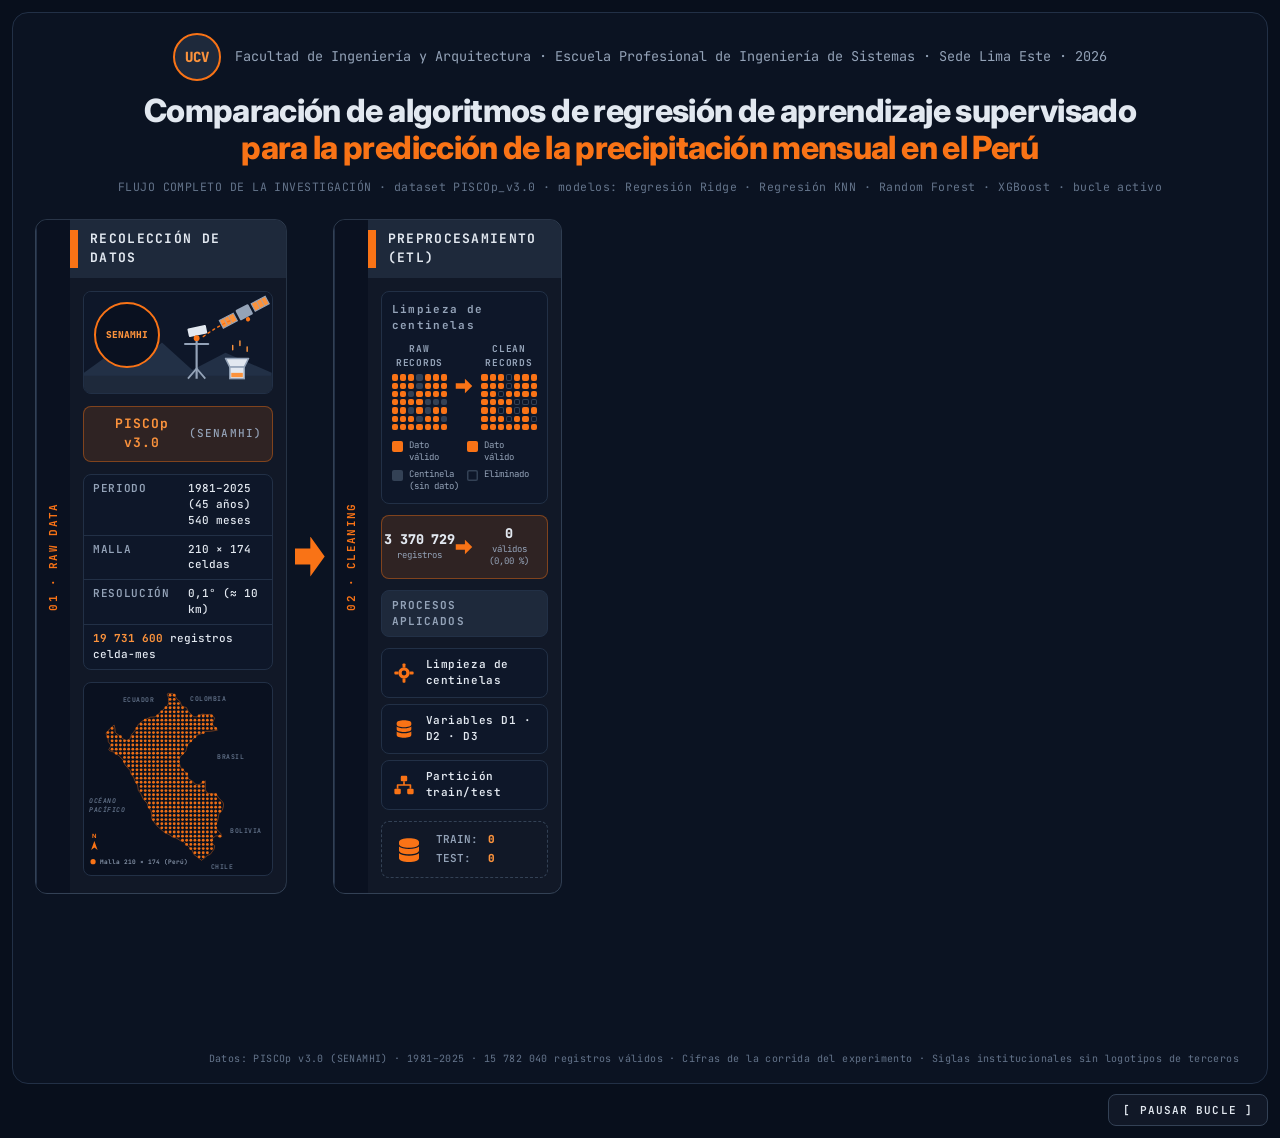
==== commit ac58cdfc: "fix(flow): fase 01 RECOLECCIÓN en columna vertical estricta en escritorio, idéntica a móvil" ====
--- a/docs/flow.html
+++ b/docs/flow.html
@@ -116,6 +116,11 @@
 .kv tr:last-child td{border-bottom:0}
 .kv .full b{color:var(--accent-2);font-weight:700}
 .mapA{background:#0A1120;border:1px solid var(--line);border-radius:8px}
+/* 01 · RECOLECCIÓN DE DATOS — columna única estricta en escritorio (idéntica a móvil) */
+@media (min-width:641px){
+  .zbody.z1{grid-template-columns:1fr;gap:12px}
+  .zbody.z1>.srcbar{width:100%;display:flex;align-items:center;justify-content:center}
+}
 .gd{fill:var(--accent);opacity:0}
 .zone.on .gd{opacity:.95;transition:opacity .45s ease var(--d)}
 .maplab{font-family:var(--mono);font-size:10px;font-weight:600;letter-spacing:.08em;fill:var(--text-3)}
@@ -269,7 +274,7 @@
         <div class="band">01 · RAW DATA</div>
         <div class="main">
           <h2 class="zhead">RECOLECCIÓN DE DATOS</h2>
-          <div class="zbody">
+          <div class="zbody z1">
             <div class="photo">
               <svg viewBox="0 0 260 140" role="img" aria-label="Ilustración de un satélite y una estación pluviométrica">
                 <rect width="260" height="140" fill="#0E1729"/>
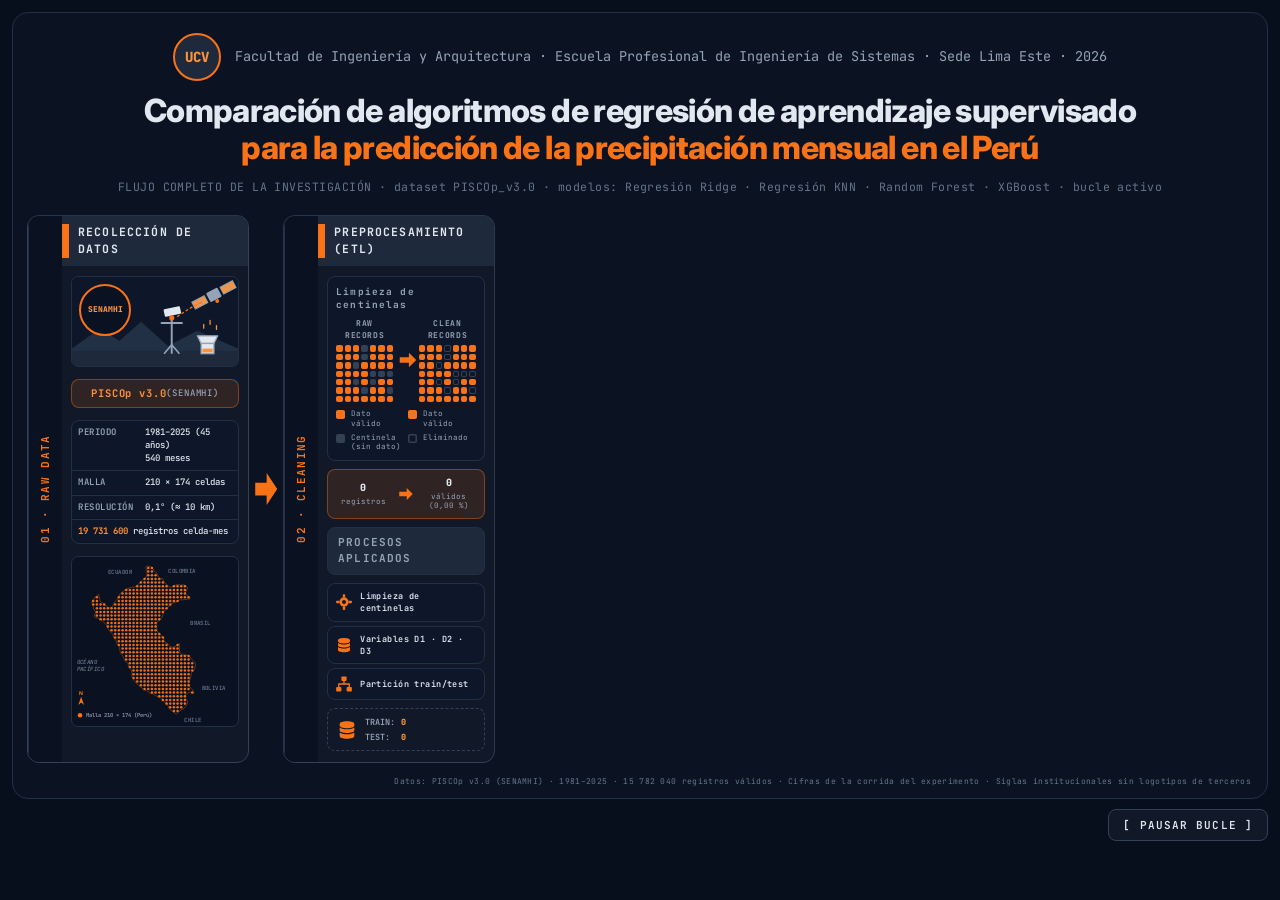
==== commit 33def1b9: "flow responsive-horizontal (5 zonas en PC), meta del proyecto al inicio de HOME, badge BEST MODEL vi" ====
--- a/docs/flow.html
+++ b/docs/flow.html
@@ -227,12 +227,20 @@
 .poster.static .arrow .dot{display:none}
 
 /* responsive */
-@media (max-width:1239px){
+@media (max-width:1099px){
   .flow{grid-template-columns:1fr;row-gap:0;padding:16px 14px 10px}
   .flow>*{grid-column:auto!important}
   .arrow,.arrow.down{display:grid;width:40px;height:30px;margin:6px auto}
   .arrow .shape{transform:rotate(90deg)}
   .zbody{display:grid;grid-template-columns:repeat(auto-fit,minmax(250px,1fr));gap:12px;align-content:start}
+  /* ETL y RAW DATA deben permanecer ordenados en una sola columna en tablet
+     para evitar que el título "PROCESOS APLICADOS" quede separado de sus ítems. */
+  .zone[aria-label="Preprocesamiento"] .zbody,
+  .zone[aria-label="Recolección de datos"] .zbody{
+    display:flex;
+    flex-direction:column;
+    gap:12px;
+  }
   .models{grid-template-columns:repeat(auto-fit,minmax(190px,1fr));grid-column:1/-1}
   .zone-e{margin-top:0}
   .cl{grid-template-columns:1fr}
@@ -241,13 +249,92 @@
   .foot{padding:4px 14px 14px}
 }
 @media (max-width:640px){
-  .wrap{padding:6px}
-  .zbody{grid-template-columns:1fr}
-  .inst{flex-direction:column;gap:8px;font-size:11px}
-  .zhead{font-size:11px}
-  .band{font-size:9.5px}
-  .cl li{padding:13px 15px}
-}
+  .wrap{padding:5px}
+  .zbody{grid-template-columns:1fr;gap:8px;padding:9px 8px 10px}
+  .inst{flex-direction:column;gap:7px;font-size:10px}
+  .zhead{font-size:10px;padding:8px 7px 8px 0}
+  .band{font-size:8.5px}
+  .cl li{padding:11px 12px;font-size:11px}
+
+  /* RAW DATA compacto en teléfono */
+  .zbody.z1{gap:8px}
+  .zbody.z1 .photo svg{height:128px;width:100%;}
+  .zbody.z1 .logo-sen{width:50px;height:50px;left:7px;top:7px;font-size:7.5px}
+  .zbody.z1 .srcbar{padding:6px 7px;font-size:10px}
+  .zbody.z1 .srcbar span{font-size:8.5px}
+  .zbody.z1 .kv{font-size:8.5px}
+  .zbody.z1 .kv th,.zbody.z1 .kv td{padding:5px 6px}
+  .zbody.z1 .mapA{height:285px;width:100%;}
+}
+
+@media (max-width:380px){
+  .zbody.z1 .photo svg{height:115px}
+  .zbody.z1 .mapA{height:245px}
+  .zbody.z1 .kv{font-size:8px}
+}
+
+/* ───────── ESCRITORIO · LANDSCAPE ───────── */
+@media (min-width:1100px){
+  .poster{max-width:1560px}
+  .flow{
+    grid-template-columns:1.05fr 22px 1fr 22px 1.15fr 22px 1fr 22px .95fr;
+    column-gap:6px;
+    row-gap:0;
+    padding:14px 14px 10px;
+  }
+  .flow>.zone-e{grid-column:auto}
+  .arrow{display:grid;width:22px;height:32px;margin:0;align-self:center;justify-self:center}
+  .arrow.down{display:none}
+  .arrow .shape{width:22px;height:32px}
+  .zbody{gap:8px;padding:10px 9px 11px}
+  .zhead{font-size:11.5px;padding:8px 8px 8px 0}
+  .zhead::before{width:7px;margin-right:9px}
+  .panel{padding:8px}
+  .panel h3{font-size:9.5px;margin-bottom:6px}
+  .panel h3 small{font-size:8px;margin-left:4px}
+  .srcbar{padding:6px 7px;font-size:10.5px}
+  .srcbar span{font-size:9px}
+  .kv{font-size:9px}
+  .kv th,.kv td{padding:5px 6px}
+  .photo{border-radius:7px}
+  .logo-sen{left:7px;top:7px;width:52px;height:52px;font-size:8px}
+  .mapA{border-radius:7px}
+  .cleanrow{grid-template-columns:1fr 18px 1fr;gap:4px}
+  .cleanrow .lab{font-size:8px;margin-bottom:4px}
+  .legrow{grid-template-columns:1fr 1fr;gap:4px;font-size:7.5px;margin-top:7px}
+  .legrow i{width:9px;height:9px}
+  .statbox{padding:7px}
+  .sb b{font-size:10px}
+  .sb span{font-size:7.5px}
+  .sarrow{width:18px;height:18px}
+  .proc{gap:4px}
+  .pr{gap:7px;padding:6px 7px;font-size:8.5px}
+  .pr svg{width:18px;height:18px}
+  .tt{padding:7px 8px;gap:7px;font-size:8.5px}
+  .tt svg{width:22px;height:22px}
+  .tt div{gap:2px 6px}
+  .models{gap:8px 6px;padding-top:2px}
+  .model{border-radius:9px;padding:7px}
+  .model.win{padding:6px}
+  .model h3{font-size:9px;margin-bottom:2px}
+  .model .ill{margin:1px 0 5px}
+  .badge{font-size:7px;padding:2px 6px;top:-8px;right:5px}
+  .rmse-t{font-size:7px;margin-bottom:3px}
+  .rm{grid-template-columns:55px 1fr 29px;gap:3px;font-size:7px}
+  .rn{font-size:6.8px}
+  .rv{font-size:7px}
+  .rt{height:6px}
+  #scatter{height:142px}
+  .mrow{grid-template-columns:28px 1fr auto;gap:2px 5px;padding:5px 1px;font-size:8px}
+  .mrow .v{font-size:9px}
+  .mrow .rl{font-size:7px}
+  .ok{font-size:7px;padding:2px 5px}
+  .verdict{margin-top:6px;padding:5px 6px;font-size:8px}
+  .cl li{gap:7px;padding:10px 10px;font-size:9px;line-height:1.3}
+  .sq{width:11px;height:11px}
+  .foot{padding:3px 16px 10px;font-size:8px}
+}
+
 @media (prefers-reduced-motion:reduce){
   .arrow .dot,.signal,.badge{animation:none!important}
 }
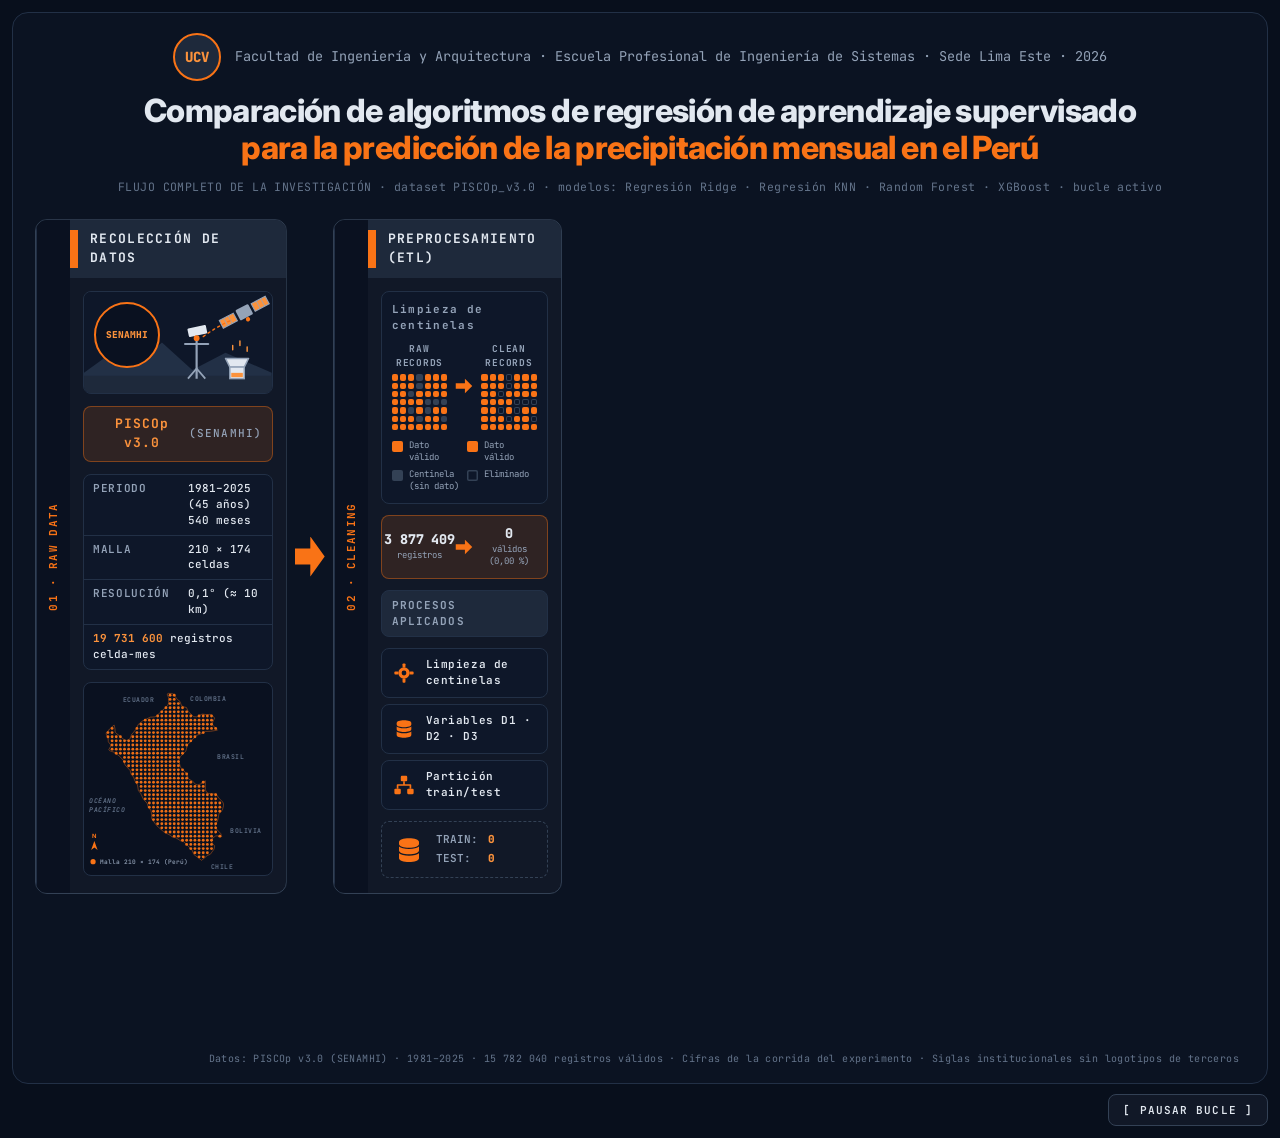
==== commit 0c02df58: "flow PC: 4 fases en fila superior + REPORT abajo a todo el ancho, flechas horizontales solo en escri" ====
--- a/docs/flow.html
+++ b/docs/flow.html
@@ -275,64 +275,15 @@
 
 /* ───────── ESCRITORIO · LANDSCAPE ───────── */
 @media (min-width:1100px){
-  .poster{max-width:1560px}
+  /* 4 fases en la fila superior + REPORT a todo el ancho debajo (más espacio, texto legible) */
   .flow{
-    grid-template-columns:1.05fr 22px 1fr 22px 1.15fr 22px 1fr 22px .95fr;
-    column-gap:6px;
-    row-gap:0;
-    padding:14px 14px 10px;
-  }
-  .flow>.zone-e{grid-column:auto}
-  .arrow{display:grid;width:22px;height:32px;margin:0;align-self:center;justify-self:center}
+    grid-template-columns:1.12fr 30px 1.02fr 30px 1.45fr 30px 1.18fr;
+    column-gap:8px;row-gap:12px;padding:18px 22px 12px;
+  }
+  .flow>.zone-e{grid-column:1/-1}
+  .arrow{width:30px;height:40px;margin:0}
   .arrow.down{display:none}
-  .arrow .shape{width:22px;height:32px}
-  .zbody{gap:8px;padding:10px 9px 11px}
-  .zhead{font-size:11.5px;padding:8px 8px 8px 0}
-  .zhead::before{width:7px;margin-right:9px}
-  .panel{padding:8px}
-  .panel h3{font-size:9.5px;margin-bottom:6px}
-  .panel h3 small{font-size:8px;margin-left:4px}
-  .srcbar{padding:6px 7px;font-size:10.5px}
-  .srcbar span{font-size:9px}
-  .kv{font-size:9px}
-  .kv th,.kv td{padding:5px 6px}
-  .photo{border-radius:7px}
-  .logo-sen{left:7px;top:7px;width:52px;height:52px;font-size:8px}
-  .mapA{border-radius:7px}
-  .cleanrow{grid-template-columns:1fr 18px 1fr;gap:4px}
-  .cleanrow .lab{font-size:8px;margin-bottom:4px}
-  .legrow{grid-template-columns:1fr 1fr;gap:4px;font-size:7.5px;margin-top:7px}
-  .legrow i{width:9px;height:9px}
-  .statbox{padding:7px}
-  .sb b{font-size:10px}
-  .sb span{font-size:7.5px}
-  .sarrow{width:18px;height:18px}
-  .proc{gap:4px}
-  .pr{gap:7px;padding:6px 7px;font-size:8.5px}
-  .pr svg{width:18px;height:18px}
-  .tt{padding:7px 8px;gap:7px;font-size:8.5px}
-  .tt svg{width:22px;height:22px}
-  .tt div{gap:2px 6px}
-  .models{gap:8px 6px;padding-top:2px}
-  .model{border-radius:9px;padding:7px}
-  .model.win{padding:6px}
-  .model h3{font-size:9px;margin-bottom:2px}
-  .model .ill{margin:1px 0 5px}
-  .badge{font-size:7px;padding:2px 6px;top:-8px;right:5px}
-  .rmse-t{font-size:7px;margin-bottom:3px}
-  .rm{grid-template-columns:55px 1fr 29px;gap:3px;font-size:7px}
-  .rn{font-size:6.8px}
-  .rv{font-size:7px}
-  .rt{height:6px}
-  #scatter{height:142px}
-  .mrow{grid-template-columns:28px 1fr auto;gap:2px 5px;padding:5px 1px;font-size:8px}
-  .mrow .v{font-size:9px}
-  .mrow .rl{font-size:7px}
-  .ok{font-size:7px;padding:2px 5px}
-  .verdict{margin-top:6px;padding:5px 6px;font-size:8px}
-  .cl li{gap:7px;padding:10px 10px;font-size:9px;line-height:1.3}
-  .sq{width:11px;height:11px}
-  .foot{padding:3px 16px 10px;font-size:8px}
+  .arrow .shape{width:30px;height:40px}
 }
 
 @media (prefers-reduced-motion:reduce){
@@ -559,7 +510,7 @@
 var root = document.documentElement;
 function fit(){
   var z = 1;
-  if(window.innerWidth >= 1240){ z = Math.min(1, (root.clientWidth - 24)/1560); }
+  if(window.innerWidth >= 1100){ z = Math.min(1, (root.clientWidth - 24)/1560); }
   root.style.setProperty('--z', z.toFixed(4));
 }
 function Z(){ return parseFloat(getComputedStyle(root).getPropertyValue('--z')) || 1; }
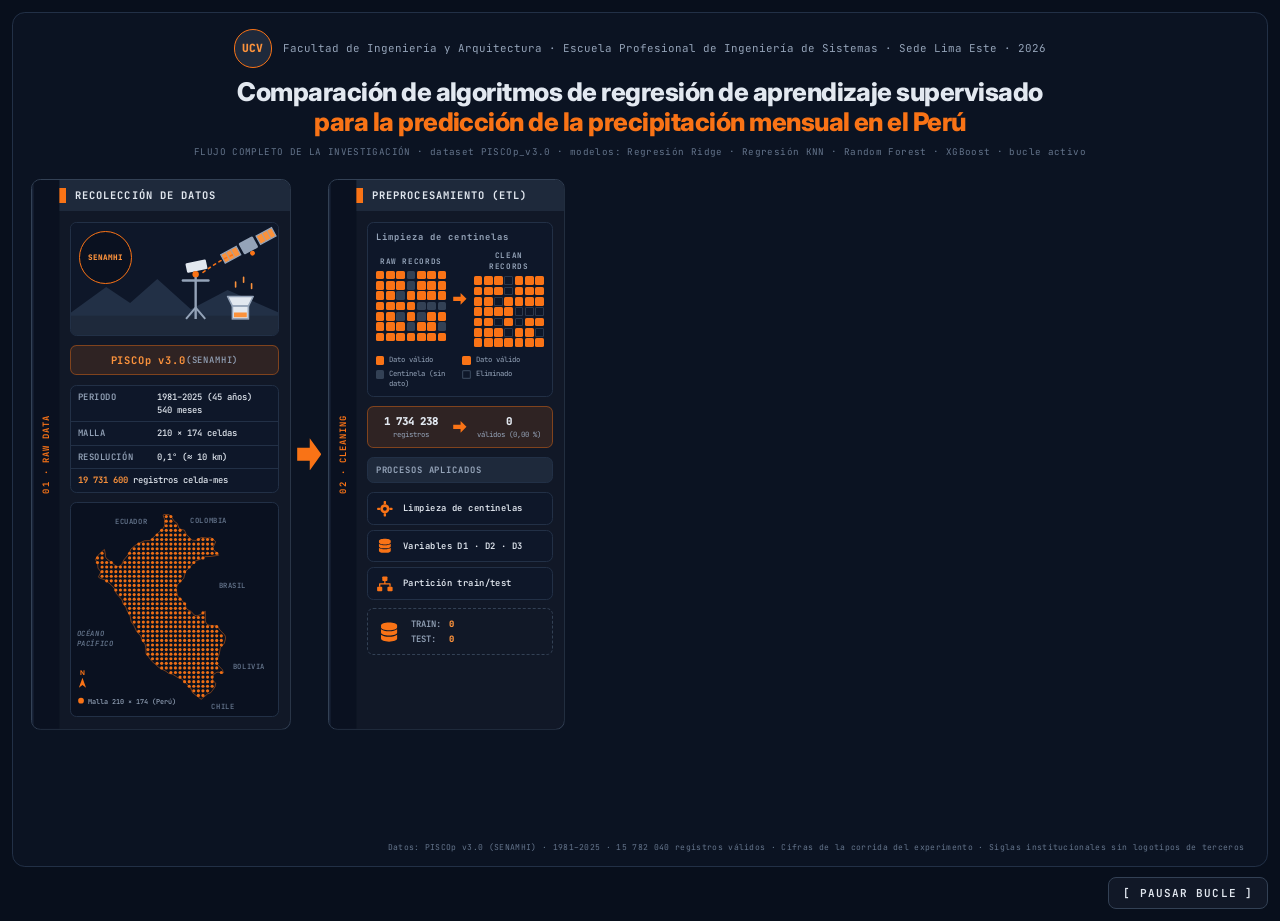
==== commit fa68b5ad: "flow: escala real con --z (nunca se comprime), breakpoint 1240, módulo 08 a 1560px, anti-corte en ca" ====
--- a/docs/flow.html
+++ b/docs/flow.html
@@ -155,9 +155,9 @@
 
 /* ───────── ZONA C ───────── */
 .models{display:grid;grid-template-columns:1fr 1fr;grid-auto-rows:1fr;gap:16px 10px;flex:1;padding-top:6px}
-.model{position:relative;border:1px solid var(--line-2);border-radius:11px;padding:10px;background:#0E1729;display:flex;flex-direction:column}
+.model{position:relative;border:1px solid var(--line-2);border-radius:11px;padding:10px;background:#0E1729;display:flex;flex-direction:column;min-width:0}
 .model.win{border:2px solid var(--accent);padding:9px;box-shadow:0 0 26px rgba(249,115,22,.25)}
-.model h3{margin:0 0 4px;text-align:center;font-family:var(--mono);font-size:11.5px;font-weight:800;letter-spacing:.06em;line-height:1.25}
+.model h3{margin:0 0 4px;text-align:center;font-family:var(--mono);font-size:11.5px;font-weight:800;letter-spacing:.06em;line-height:1.25;overflow-wrap:anywhere}
 .model .ill{margin:2px 0 8px}
 .badge{
   position:absolute;top:-11px;right:8px;background:var(--accent);color:#0A1120;
@@ -227,7 +227,7 @@
 .poster.static .arrow .dot{display:none}
 
 /* responsive */
-@media (max-width:1099px){
+@media (max-width:1239px){
   .flow{grid-template-columns:1fr;row-gap:0;padding:16px 14px 10px}
   .flow>*{grid-column:auto!important}
   .arrow,.arrow.down{display:grid;width:40px;height:30px;margin:6px auto}
@@ -274,7 +274,10 @@
 }
 
 /* ───────── ESCRITORIO · LANDSCAPE ───────── */
-@media (min-width:1100px){
+@media (min-width:1240px){
+  /* El póster se escala con --z para que NUNCA se comprima: se ve idéntico al diseño de
+     1560 px, solo proporcionalmente más pequeño en ventanas más estrechas. */
+  .poster{width:1560px;max-width:none;zoom:var(--z,1)}
   /* 4 fases en la fila superior + REPORT a todo el ancho debajo (más espacio, texto legible) */
   .flow{
     grid-template-columns:1.12fr 30px 1.02fr 30px 1.45fr 30px 1.18fr;
@@ -510,7 +513,7 @@
 var root = document.documentElement;
 function fit(){
   var z = 1;
-  if(window.innerWidth >= 1100){ z = Math.min(1, (root.clientWidth - 24)/1560); }
+  if(window.innerWidth >= 1240){ z = Math.min(1, (root.clientWidth - 24)/1560); }
   root.style.setProperty('--z', z.toFixed(4));
 }
 function Z(){ return parseFloat(getComputedStyle(root).getPropertyValue('--z')) || 1; }
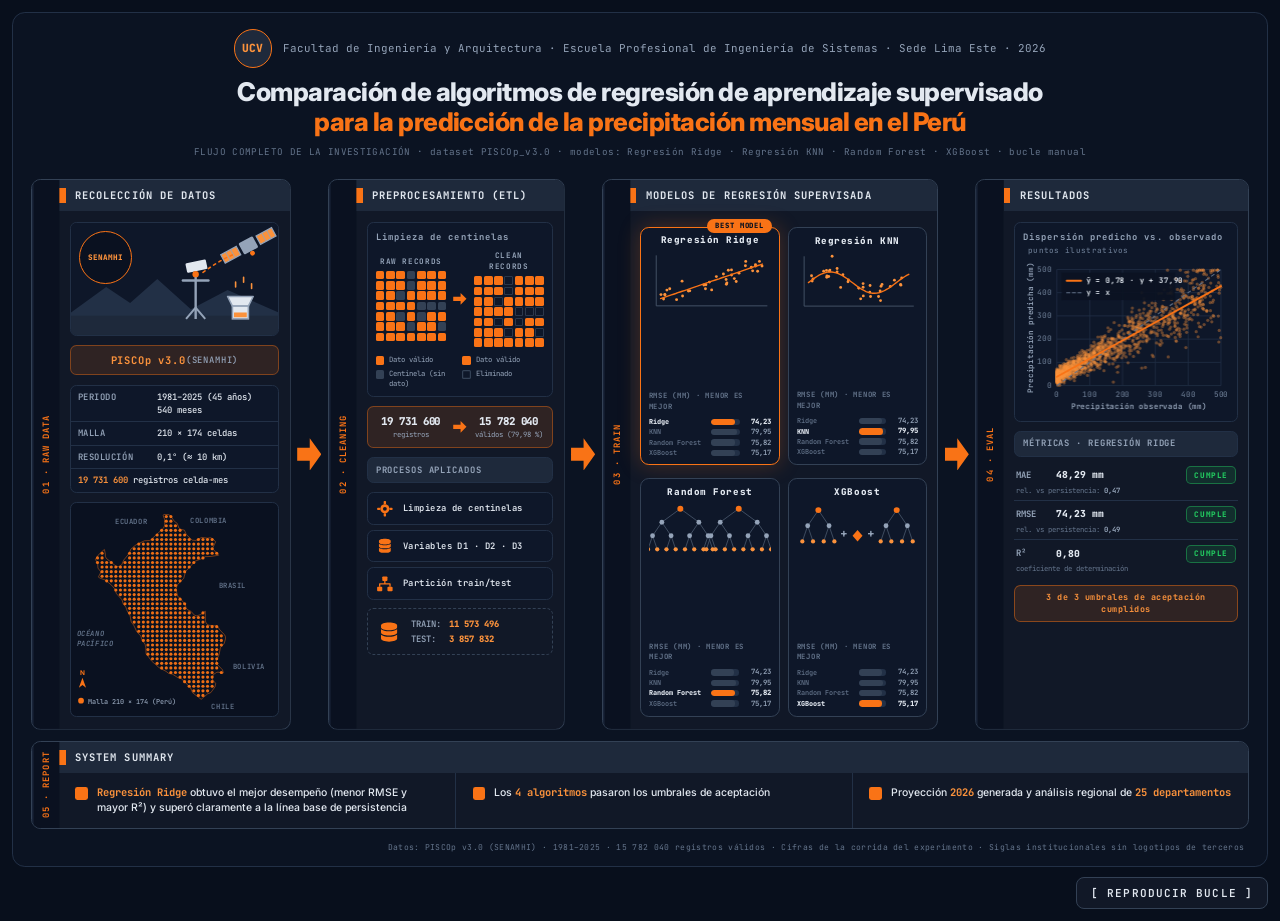
==== commit e94a3b75: "flow: arranque estático, el bucle solo se reproduce al pulsar [REPRODUCIR BUCLE]" ====
--- a/docs/flow.html
+++ b/docs/flow.html
@@ -305,7 +305,7 @@
       </div>
       <h1><span>Comparación de algoritmos de regresión de aprendizaje supervisado</span><span class="o">para la predicción de la precipitación mensual en el Perú</span></h1>
       <div class="term-line">FLUJO COMPLETO DE LA INVESTIGACIÓN · dataset PISCOp_v3.0 ·
-        modelos: Regresión Ridge · Regresión KNN · Random Forest · XGBoost · bucle activo</div>
+        modelos: Regresión Ridge · Regresión KNN · Random Forest · XGBoost · bucle manual</div>
     </header>
 
     <div class="flow" id="flow">
@@ -769,7 +769,7 @@
 
 var reduce = window.matchMedia && window.matchMedia('(prefers-reduced-motion: reduce)').matches;
 var params = new URLSearchParams(location.search);
-setStatic(reduce || params.get('static')==='1');
+setStatic(reduce || params.get('loop')!=='1');
 })();
 </script>
 </body>
